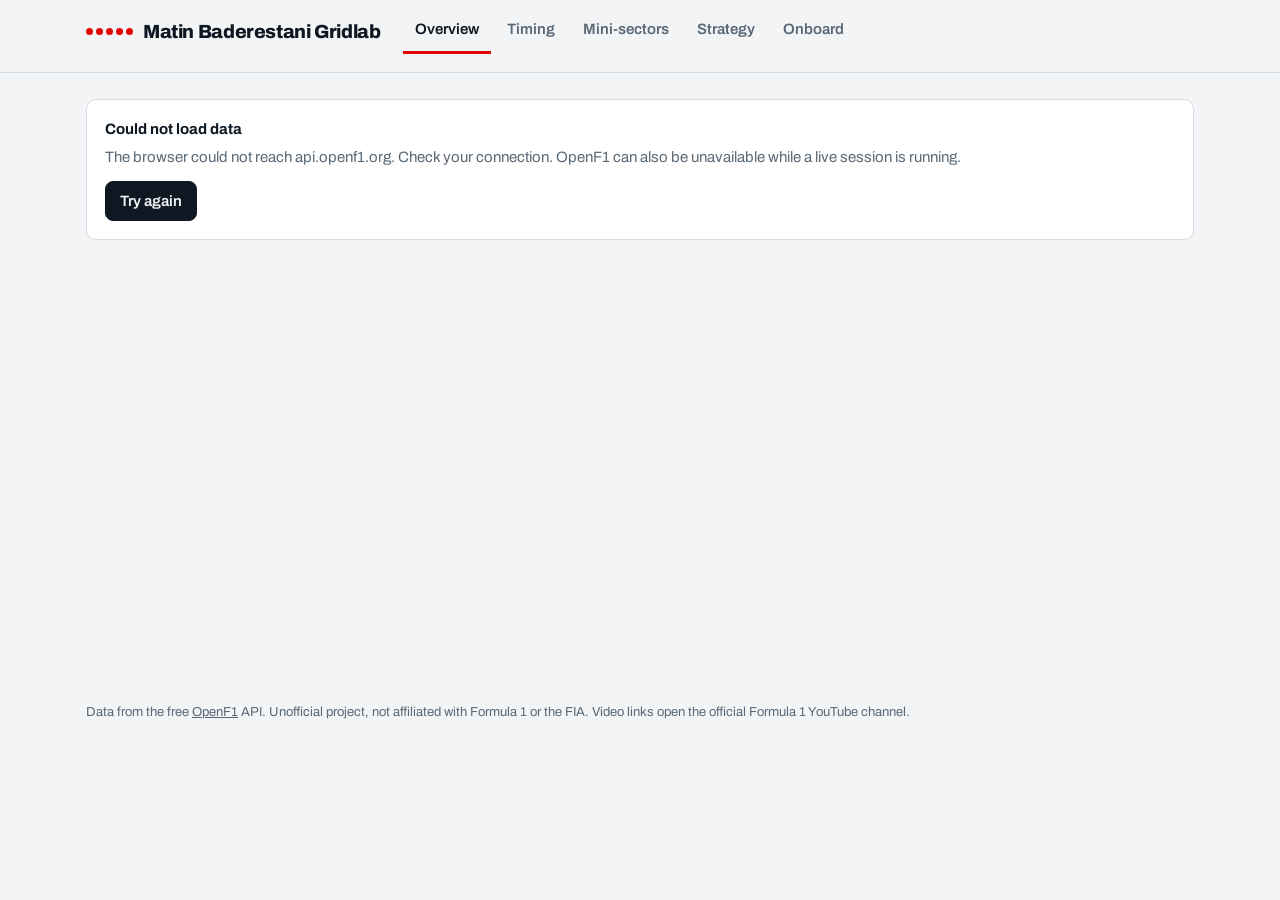
==== index.html @ 957c621f "Add files via upload a website made for f1 lovers" ====
<!doctype html>
<html lang="en">
<head>
<meta charset="utf-8">
<meta name="viewport" content="width=device-width, initial-scale=1, viewport-fit=cover">
<title>Overview · Matin Baderestani Gridlab</title>
<meta name="description" content="Free F1 race analysis: timing, mini-sectors, tyre strategy and onboard telemetry replays for the last five races.">
<link rel="icon" href="data:image/svg+xml,%3Csvg xmlns='http://www.w3.org/2000/svg' viewBox='0 0 100 100'%3E%3Ctext y='.9em' font-size='90'%3E%F0%9F%8F%81%3C/text%3E%3C/svg%3E">
<link href="https://fonts.googleapis.com/css2?family=Archivo:wght@400;500;600;700;800&family=IBM+Plex+Mono:wght@400;500;600&display=swap" rel="stylesheet">
<link rel="stylesheet" href="style.css">
</head>
<body data-page="overview">
<header class="site" id="hdr"></header>
<main class="page" id="app"><noscript>This site needs JavaScript to load race data.</noscript></main>
<footer>Data from the free <a href="https://openf1.org" target="_blank" rel="noopener">OpenF1</a> API. Unofficial project, not affiliated with Formula 1 or the FIA. Video links open the official Formula 1 YouTube channel.</footer>
<script src="app.js"></script>
<script src="pages.js"></script>
</body>
</html>
---- style.css ----
:root{
  color-scheme:light dark;
  --bg:#F2F4F6;--panel:#FFFFFF;--panel2:#E9EDF1;--line:#D5DCE3;--ink:#0E1822;--muted:#5A6977;
  --purple:#8A3FFC;--green:#10A152;--yellow:#C79400;--red:#E10600;--blue:#2D6BEA;
  --ui:'Archivo','Helvetica Neue',Arial,sans-serif;
  --mono:'IBM Plex Mono',ui-monospace,Menlo,Consolas,monospace;
}
@media (prefers-color-scheme:dark){
  :root{--bg:#0D1217;--panel:#141A21;--panel2:#1A222B;--line:#26303A;--ink:#E8EDF2;--muted:#8B99A7;
    --purple:#B07DFF;--green:#34D17F;--yellow:#F5C518;--blue:#6E9CFF}
}
*{box-sizing:border-box}
html{scroll-padding-top:130px}
body{margin:0;background:var(--bg);color:var(--ink);font:15px/1.5 var(--ui);-webkit-font-smoothing:antialiased}
a{color:inherit}
button,select,input{font:inherit;color:inherit}
.num,.mono{font-family:var(--mono);font-variant-numeric:tabular-nums}
.muted{color:var(--muted)}
h1{font-size:clamp(30px,6vw,46px);line-height:1.05;margin:0;font-weight:800;letter-spacing:-.02em}
h2{font-size:21px;margin:0 0 4px;font-weight:700;letter-spacing:-.01em}
h3{font-size:15px;margin:0 0 8px;font-weight:700}
.lede{color:var(--muted);margin:8px 0 0;max-width:68ch}

/* header */
.site{position:sticky;top:0;z-index:20;background:var(--bg);border-bottom:1px solid var(--line)}
.bar{max-width:1140px;margin:0 auto;padding:10px 16px 0;display:flex;align-items:center;gap:22px}
.brand{display:flex;align-items:center;gap:10px;text-decoration:none;font-weight:800;font-size:19px;letter-spacing:-.02em;flex:none}
.lights{display:flex;gap:3px}
.lights i{width:7px;height:7px;border-radius:50%;background:var(--red);display:block}
.nav{display:flex;gap:4px;overflow-x:auto;scrollbar-width:none;flex:1}
.nav::-webkit-scrollbar{display:none}
.nav a{padding:8px 12px 10px;text-decoration:none;color:var(--muted);font-weight:600;white-space:nowrap;border-bottom:3px solid transparent}
.nav a:hover{color:var(--ink)}
.nav a.on{color:var(--ink);border-bottom-color:var(--red)}
.races{max-width:1140px;margin:0 auto;padding:8px 16px 10px;display:flex;gap:8px;overflow-x:auto;scrollbar-width:none}
.races::-webkit-scrollbar{display:none}
.race{flex:none;text-decoration:none;border:1px solid var(--line);border-radius:8px;padding:5px 12px;background:var(--panel);display:flex;flex-direction:column;line-height:1.25}
.race b{font-size:13.5px}
.race span{font-size:12px;color:var(--muted)}
.race.on{border-color:var(--ink)}
.race:hover{border-color:var(--muted)}

.page{max-width:1140px;margin:0 auto;padding:26px 16px 70px;min-height:70vh}
.block{margin-top:38px}
.block>p{margin:2px 0 14px;color:var(--muted)}
footer{max-width:1140px;margin:0 auto;padding:0 16px 40px;color:var(--muted);font-size:13px}

/* panels */
.panel{background:var(--panel);border:1px solid var(--line);border-radius:10px;padding:16px}
.grid2{display:grid;gap:14px;grid-template-columns:1fr}
@media (min-width:860px){.grid2{grid-template-columns:1fr 1fr}}
.stats{display:grid;gap:12px;grid-template-columns:repeat(auto-fit,minmax(230px,1fr));margin-top:22px}
.stat{background:var(--panel);border:1px solid var(--line);border-radius:10px;padding:14px 16px}
.stat small{display:block;color:var(--muted);font-size:13px}
.stat .v{font:600 28px/1.15 var(--mono);margin:4px 0 2px;font-variant-numeric:tabular-nums}
.stat .v.p{color:var(--purple)}
.stat .s{font-size:13.5px;color:var(--muted)}
.stat .s b{color:var(--ink)}
.links{display:flex;flex-wrap:wrap;gap:8px;margin-top:10px}
.lk{font-size:13px;font-weight:600;text-decoration:none;border:1px solid var(--line);border-radius:7px;padding:5px 10px;background:var(--panel2)}
.lk:hover{border-color:var(--muted)}

/* tables */
.scroll{overflow-x:auto;border:1px solid var(--line);border-radius:10px;background:var(--panel)}
.tbl{width:100%;border-collapse:collapse;font-size:14px;min-width:560px}
.tbl th{font-weight:600;font-size:12.5px;color:var(--muted);text-align:left;padding:10px 12px;border-bottom:1px solid var(--line);white-space:nowrap;background:var(--panel)}
.tbl th[data-k]{cursor:pointer}
.tbl th[data-k]:hover{color:var(--ink)}
.tbl td{padding:8px 12px;border-bottom:1px solid var(--line);white-space:nowrap}
.tbl tr:last-child td{border-bottom:0}
.tbl td.r,.tbl th.r{text-align:right}
.tbl td.n{font-family:var(--mono);font-variant-numeric:tabular-nums}
.tbl .pp{color:var(--purple);font-weight:600}
.tbl .gg{color:var(--green)}
.tbl .bad{color:var(--yellow)}
.tc{display:inline-block;width:4px;height:17px;border-radius:2px;background:var(--tc,#888);vertical-align:-3px;margin-right:8px}
.pill{display:inline-block;font:600 11px/1 var(--mono);padding:3px 6px;border-radius:5px;background:var(--purple);color:#fff;margin-left:6px;vertical-align:1px}
.pill.mute{background:var(--panel2);color:var(--muted)}
.pos{display:inline-block;min-width:22px;font-family:var(--mono);font-weight:600}

/* controls */
.controls{display:flex;flex-wrap:wrap;gap:12px 18px;align-items:end}
.controls label{display:flex;flex-direction:column;gap:4px;font-size:13px;color:var(--muted)}
select,.sel{background:var(--panel);border:1px solid var(--line);border-radius:8px;padding:8px 10px;min-width:150px;color:var(--ink)}
.btn{border:1px solid var(--ink);background:var(--ink);color:var(--bg);border-radius:8px;padding:8px 14px;font-weight:600;cursor:pointer}
.btn.ghost{background:transparent;color:var(--ink);border-color:var(--line)}
.btn.ghost:hover{border-color:var(--muted)}
.btn:focus-visible,select:focus-visible,.chip:focus-visible,a:focus-visible,input:focus-visible{outline:3px solid var(--blue);outline-offset:2px}
.btns{display:flex;gap:8px;flex-wrap:wrap}
.chips{display:flex;flex-wrap:wrap;gap:6px;margin:10px 0 4px}
.chip{display:inline-flex;align-items:center;gap:6px;border:1px solid var(--line);background:var(--panel);border-radius:99px;padding:4px 11px;cursor:pointer;font-size:13.5px;font-weight:600}
.chip .dot{width:9px;height:9px;border-radius:50%;background:var(--c)}
.chip[aria-pressed="true"]{border-color:var(--c);background:var(--panel2)}
.chip[aria-pressed="false"]{color:var(--muted)}
.check{display:inline-flex;gap:6px;align-items:center;font-size:13.5px;color:var(--muted);margin-left:8px}

/* charts */
.chart{position:relative}
.chart svg{display:block}
.chart .grid{stroke:var(--line);stroke-width:1}
.chart .tick{fill:var(--muted);font:11px var(--mono)}
.chart .guide{stroke:var(--muted);stroke-dasharray:3 3}
.tip{position:absolute;top:8px;pointer-events:none;background:var(--panel);border:1px solid var(--line);border-radius:8px;padding:7px 10px;font-size:12.5px;box-shadow:0 8px 28px rgba(0,0,0,.22);z-index:4;min-width:130px}
.tip b{display:block;margin-bottom:3px}
.tip div{display:flex;justify-content:space-between;gap:14px}
.tip i{display:inline-block;width:8px;height:8px;border-radius:50%;margin-right:6px}

/* mini sectors */
.strip{display:flex;flex-wrap:wrap;gap:10px 18px;margin-top:10px}
.sec{display:flex;flex-direction:column;gap:5px}
.segs{display:flex;gap:2px}
.segs i{display:block;width:15px;height:24px;border-radius:2px;background:var(--c)}
@media (max-width:520px){.segs i{width:11px;height:20px}}
.legend{display:flex;flex-wrap:wrap;gap:6px 16px;font-size:13px;color:var(--muted);margin-top:12px}
.legend i{display:inline-block;width:12px;height:12px;border-radius:3px;background:var(--c);margin-right:6px;vertical-align:-1px}
.lapcard{padding:14px 0;border-bottom:1px solid var(--line)}
.lapcard:last-of-type{border-bottom:0}
.who{display:flex;align-items:baseline;gap:10px;flex-wrap:wrap}
.big{font-size:26px;font-weight:600;margin-left:auto}
.delta{display:flex;gap:18px;flex-wrap:wrap;margin-top:12px;font-family:var(--mono);font-size:14px}
.map{width:100%;height:auto;display:block}
.map .base{fill:none;stroke:var(--line);stroke-width:11;stroke-linecap:round;stroke-linejoin:round}
.map .seg{fill:none;stroke-width:6;stroke-linecap:round;stroke-linejoin:round}
.map text{font:600 9px var(--ui);fill:var(--ink);paint-order:stroke;stroke:var(--panel);stroke-width:3px}
.bars{display:grid;gap:5px}
.brow{display:grid;grid-template-columns:70px 1fr 42px;align-items:center;gap:10px;font-size:13.5px}
.brow .tr{height:10px;background:var(--panel2);border-radius:5px;overflow:hidden}
.brow .tr i{display:block;height:100%;background:var(--purple);border-radius:5px}

/* strategy */
.srow{display:grid;grid-template-columns:62px 1fr;align-items:center;gap:10px;margin:5px 0}
.srow>b{font-size:13.5px}
.track{position:relative;height:24px;background:var(--panel2);border-radius:4px;overflow:hidden}
.stint{position:absolute;top:0;bottom:0;background:var(--c);border-right:2px solid var(--panel);color:#111;font:600 11px/24px var(--mono);text-align:center;overflow:hidden;white-space:nowrap}
.cdot{display:inline-flex;width:19px;height:19px;border-radius:50%;border:2.5px solid var(--c);font:700 10px/1 var(--ui);align-items:center;justify-content:center;vertical-align:-4px}

/* onboard */
.ob{display:grid;gap:14px;margin-top:16px}
@media (min-width:980px){.ob{grid-template-columns:1.25fr 1fr}}
.transport{display:flex;gap:10px;align-items:center;margin-top:10px;flex-wrap:wrap}
.transport input[type=range]{flex:1;min-width:140px;accent-color:var(--red)}
.read{display:grid;grid-template-columns:repeat(3,1fr);gap:10px;margin-bottom:12px}
.read div{background:var(--panel2);border-radius:8px;padding:8px 10px}
.read small{display:block;color:var(--muted);font-size:12px}
.read .v{font:600 26px/1.1 var(--mono)}
.meter{height:8px;background:var(--line);border-radius:4px;overflow:hidden;margin-top:6px}
.meter i{display:block;height:100%;width:0;background:var(--green)}
.meter.b i{background:var(--red)}
.trace{cursor:crosshair;touch-action:none}
.trace svg{display:block;width:100%}
.otlist{display:flex;flex-wrap:wrap;gap:8px}
.ot{border:1px solid var(--line);background:var(--panel);border-radius:8px;padding:7px 11px;cursor:pointer;text-align:left;font-size:13.5px}
.ot:hover{border-color:var(--ink)}
.ot b{font-family:var(--mono)}
.ot.lost{opacity:.7}

/* states */
.loading{padding:70px 0;text-align:center;color:var(--muted)}
.pulse{display:block;width:120px;height:4px;margin:0 auto 14px;border-radius:2px;background:linear-gradient(90deg,var(--line) 0 30%,var(--red) 30% 55%,var(--line) 55%);background-size:200% 100%;animation:sl 1.1s linear infinite}
@keyframes sl{from{background-position:100% 0}to{background-position:-100% 0}}
.note{color:var(--muted);padding:10px 0}
.note.err{border:1px solid var(--line);background:var(--panel);border-radius:10px;padding:18px;color:var(--ink)}
.note.err p{color:var(--muted);margin:6px 0 12px}
@media (prefers-reduced-motion:reduce){.pulse{animation:none}}
@media (max-width:700px){
  .bar{flex-wrap:wrap;gap:0 12px}
  .brand{font-size:17px;padding-bottom:2px}
  .nav{flex:1 1 100%}
}
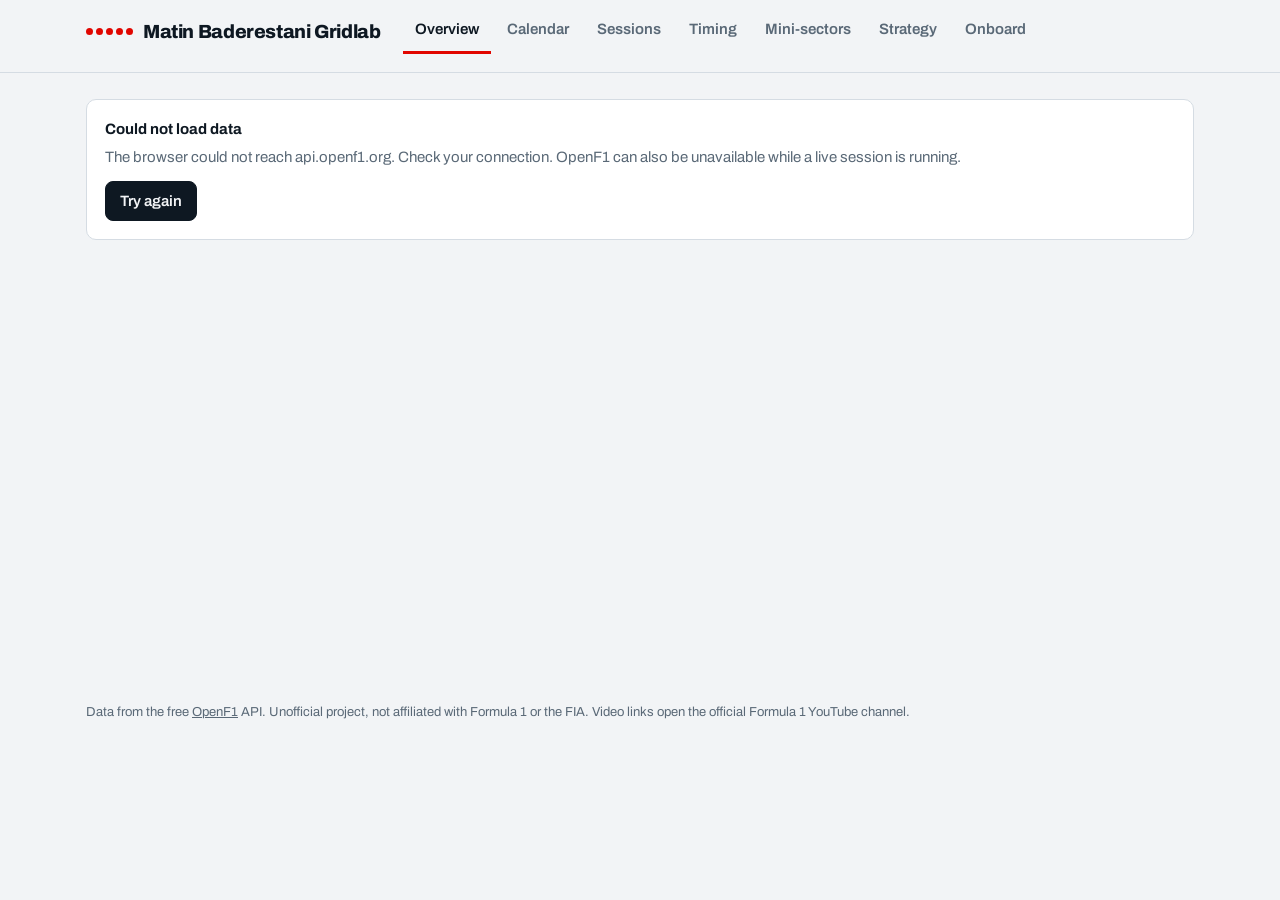
==== commit 964ed544: "Update index.html" ====
--- a/index.html
+++ b/index.html
@@ -1,6 +1,7 @@
 <!doctype html>
 <html lang="en">
 <head>
+<meta name="google-site-verification" content="Otd-ssJFzaZp3dsgfetBJoJmQ9_VcSWWd9amcEt1jQ4" />
 <meta charset="utf-8">
 <meta name="viewport" content="width=device-width, initial-scale=1, viewport-fit=cover">
 <title>Overview · Matin Baderestani Gridlab</title>
--- a/style.css
+++ b/style.css
@@ -167,3 +167,64 @@
   .brand{font-size:17px;padding-bottom:2px}
   .nav{flex:1 1 100%}
 }
+
+/* sessions table */
+.stabs{display:flex;gap:8px;overflow-x:auto;margin:18px 0 14px;padding-bottom:4px;scrollbar-width:none}
+.stabs::-webkit-scrollbar{display:none}
+.stab{flex:none;display:flex;flex-direction:column;align-items:flex-start;border:1px solid var(--line);background:var(--panel);border-radius:8px;padding:6px 14px;cursor:pointer;line-height:1.25;text-align:left}
+.stab b{font-size:14px}.stab span{font-size:12px;color:var(--muted)}
+.stab[aria-selected="true"]{border-color:var(--ink);box-shadow:inset 0 -3px 0 var(--red)}
+.tbl.sess{min-width:760px}
+.tbl.sess td{padding-top:7px;padding-bottom:7px}
+.hs{width:28px;height:28px;border-radius:50%;object-fit:cover;object-position:top;background:var(--panel2);vertical-align:middle;margin-right:8px}
+.acr{font-weight:700;letter-spacing:.01em}
+.tyres{display:flex;gap:6px;flex-wrap:wrap}
+.tyre{display:inline-flex;align-items:center;gap:6px;border:1px solid var(--line);border-radius:99px;padding:2px 10px 2px 3px;background:var(--panel2);font:600 12px var(--mono)}
+
+/* calendar */
+.prog{margin:22px 0 4px}
+.pl{display:flex;justify-content:space-between;font-size:13.5px;color:var(--muted);margin-bottom:7px}
+.pt{height:8px;background:var(--panel2);border-radius:4px;overflow:hidden}
+.pt i{display:block;height:100%;background:var(--red);border-radius:4px}
+.ncard{margin-top:26px;background:var(--panel);border:1px solid var(--line);border-top:5px solid var(--red);border-radius:12px;padding:22px}
+.ntop{display:flex;gap:12px;align-items:center;margin-bottom:12px}
+.badge{background:var(--red);color:#fff;font-weight:700;font-size:12.5px;border-radius:6px;padding:3px 9px}
+.nname{font-size:clamp(26px,5vw,36px);font-weight:800;letter-spacing:-.02em;margin:0 0 2px}
+.ngrid{display:grid;gap:26px;margin-top:20px;grid-template-columns:1fr}
+@media (min-width:900px){.ngrid{grid-template-columns:minmax(240px,1fr) minmax(260px,1fr) 1.2fr}}
+.slist{list-style:none;margin:0;padding:0;display:grid;gap:8px;align-content:start}
+.slist li{display:flex;justify-content:space-between;gap:12px;background:var(--panel2);border:1px solid var(--line);border-radius:8px;padding:10px 14px;font-size:14px}
+.slist li span{color:var(--muted);font-size:13px;font-family:var(--mono)}
+.slist li.race{border-color:var(--red)}
+.slist li.over{opacity:.5}
+.livepill{font-style:normal;background:var(--red);color:#fff;border-radius:5px;padding:1px 7px;font-weight:700;font-size:12px}
+.cdt{font-size:22px;font-weight:600;margin:0 0 10px}
+.cd{display:flex;gap:18px;margin-bottom:26px}
+.cd div{display:flex;flex-direction:column;align-items:flex-start;min-width:46px}
+.cd b{font:500 clamp(34px,6vw,46px)/1 var(--mono)}
+.cd div:last-child b{color:var(--muted);opacity:.6}
+.cd span{font-size:13px;color:var(--muted);margin-top:4px}
+.cmap{background:var(--panel2);border:1px solid var(--line);border-radius:10px;padding:10px;align-self:start}
+
+/* onboard additions */
+.col2{display:grid;gap:14px;align-content:start}
+.read div small+svg.aero{display:block}
+.aero{width:64px;height:28px;display:block;margin:2px 0}
+.aero .pl{fill:var(--muted)}.aero .ep{fill:var(--muted)}.aero .fl{fill:var(--green);transform-box:view-box}
+.lo-wrap{position:relative}
+.lo{position:absolute;left:0;right:0;height:26px;display:flex;align-items:center;gap:8px;padding:0 8px;border-radius:6px;font-size:13.5px;cursor:pointer;transition:transform .55s cubic-bezier(.3,.7,.2,1),background .3s;background:transparent}
+.lo:hover{background:var(--panel2)}
+.lo.me{background:var(--panel2);box-shadow:inset 3px 0 0 var(--ink)}
+.lo .p{width:22px;font:600 13px var(--mono);text-align:right}
+.lo .nm{flex:1;white-space:nowrap;overflow:hidden;text-overflow:ellipsis;font-size:12.5px}
+.lo .dl{font:600 11.5px var(--mono);min-width:30px;text-align:right}
+.lo.up{animation:upf 1.4s ease-out}
+.lo.dn{animation:dnf 1.4s ease-out}
+@keyframes upf{0%{background:color-mix(in srgb,var(--green) 40%,transparent)}100%{background:transparent}}
+@keyframes dnf{0%{background:color-mix(in srgb,var(--red) 35%,transparent)}100%{background:transparent}}
+.feed{display:grid;gap:5px;min-height:30px;font-size:13.5px}
+.fi{padding:5px 10px;background:var(--panel2);border-radius:6px;animation:fin .35s ease-out}
+.fi.mine{box-shadow:inset 3px 0 0 #ff9d00}
+@keyframes fin{from{opacity:0;transform:translateY(-4px)}to{opacity:1;transform:none}}
+.meter i{transition:none}
+@media (prefers-reduced-motion:reduce){.lo,.lo.up,.lo.dn,.fi{animation:none;transition:none}}
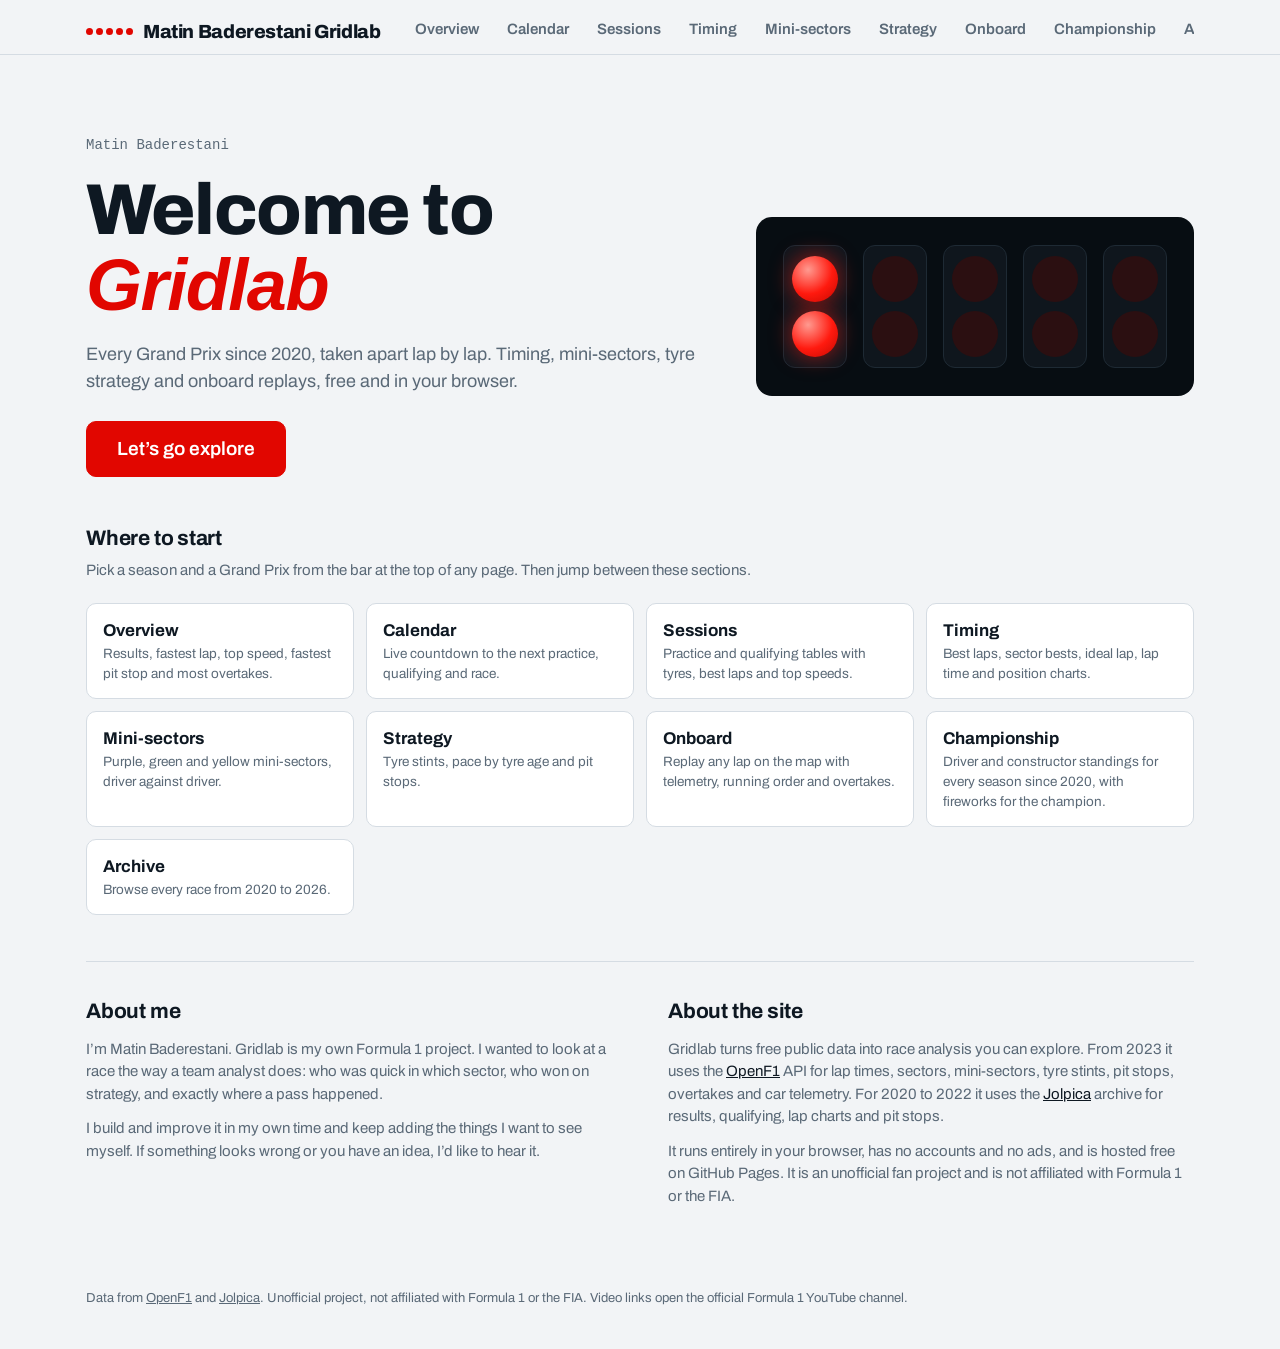
==== commit 53781069: "v3.0.3" ====
--- a/index.html
+++ b/index.html
@@ -1,19 +1,62 @@
 <!doctype html>
 <html lang="en">
 <head>
-<meta name="google-site-verification" content="Otd-ssJFzaZp3dsgfetBJoJmQ9_VcSWWd9amcEt1jQ4" />
 <meta charset="utf-8">
 <meta name="viewport" content="width=device-width, initial-scale=1, viewport-fit=cover">
-<title>Overview · Matin Baderestani Gridlab</title>
-<meta name="description" content="Free F1 race analysis: timing, mini-sectors, tyre strategy and onboard telemetry replays for the last five races.">
+<meta name="google-site-verification" content="Otd-ssJFzaZp3dsgfetBJoJmQ9_VcSWWd9amcEt1jQ4" />
+<title>Matin Baderestani Gridlab · Formula 1 race analysis</title>
+<meta name="description" content="Free Formula 1 race analysis since 2020: timing, mini-sectors, tyre strategy and onboard telemetry replays. By Matin Baderestani.">
 <link rel="icon" href="data:image/svg+xml,%3Csvg xmlns='http://www.w3.org/2000/svg' viewBox='0 0 100 100'%3E%3Ctext y='.9em' font-size='90'%3E%F0%9F%8F%81%3C/text%3E%3C/svg%3E">
 <link href="https://fonts.googleapis.com/css2?family=Archivo:wght@400;500;600;700;800&family=IBM+Plex+Mono:wght@400;500;600&display=swap" rel="stylesheet">
 <link rel="stylesheet" href="style.css">
 </head>
-<body data-page="overview">
+<body data-page="home">
 <header class="site" id="hdr"></header>
-<main class="page" id="app"><noscript>This site needs JavaScript to load race data.</noscript></main>
-<footer>Data from the free <a href="https://openf1.org" target="_blank" rel="noopener">OpenF1</a> API. Unofficial project, not affiliated with Formula 1 or the FIA. Video links open the official Formula 1 YouTube channel.</footer>
+<main class="page" id="app">
+
+  <section class="welcome" aria-labelledby="welcome">
+    <div>
+      <p class="by">Matin Baderestani</p>
+      <h1 id="welcome">Welcome to <em>Gridlab</em></h1>
+      <p class="lede">Every Grand Prix since 2020, taken apart lap by lap. Timing, mini-sectors, tyre strategy and onboard replays, free and in your browser.</p>
+      <a class="btn big" href="overview.html">Let’s go explore</a>
+    </div>
+    <div class="gcard" aria-hidden="true">
+      <div class="col"><i></i><i></i></div><div class="col"><i></i><i></i></div><div class="col"><i></i><i></i></div><div class="col"><i></i><i></i></div><div class="col"><i></i><i></i></div>
+    </div>
+  </section>
+
+  <section class="block">
+    <h2>Where to start</h2>
+    <p>Pick a season and a Grand Prix from the bar at the top of any page. Then jump between these sections.</p>
+    <div class="stats menu">
+      <a class="stat" href="overview.html"><b>Overview</b><div class="s">Results, fastest lap, top speed, fastest pit stop and most overtakes.</div></a>
+      <a class="stat" href="calendar.html"><b>Calendar</b><div class="s">Live countdown to the next practice, qualifying and race.</div></a>
+      <a class="stat" href="sessions.html"><b>Sessions</b><div class="s">Practice and qualifying tables with tyres, best laps and top speeds.</div></a>
+      <a class="stat" href="timing.html"><b>Timing</b><div class="s">Best laps, sector bests, ideal lap, lap time and position charts.</div></a>
+      <a class="stat" href="sectors.html"><b>Mini-sectors</b><div class="s">Purple, green and yellow mini-sectors, driver against driver.</div></a>
+      <a class="stat" href="strategy.html"><b>Strategy</b><div class="s">Tyre stints, pace by tyre age and pit stops.</div></a>
+      <a class="stat" href="onboard.html"><b>Onboard</b><div class="s">Replay any lap on the map with telemetry, running order and overtakes.</div></a>
+      <a class="stat" href="championship.html"><b>Championship</b><div class="s">Driver and constructor standings for every season since 2020, with fireworks for the champion.</div></a>
+      <a class="stat" href="archive.html"><b>Archive</b><div class="s">Browse every race from 2020 to <span id="yr">now</span>.</div></a>
+    </div>
+  </section>
+
+  <section class="about" aria-labelledby="about-h">
+    <div>
+      <h2 id="about-h">About me</h2>
+      <p>I’m Matin Baderestani. Gridlab is my own Formula 1 project. I wanted to look at a race the way a team analyst does: who was quick in which sector, who won on strategy, and exactly where a pass happened.</p>
+      <p>I build and improve it in my own time and keep adding the things I want to see myself. If something looks wrong or you have an idea, I’d like to hear it.</p>
+    </div>
+    <div>
+      <h2>About the site</h2>
+      <p>Gridlab turns free public data into race analysis you can explore. From 2023 it uses the <a href="https://openf1.org" target="_blank" rel="noopener">OpenF1</a> API for lap times, sectors, mini-sectors, tyre stints, pit stops, overtakes and car telemetry. For 2020 to 2022 it uses the <a href="https://api.jolpi.ca" target="_blank" rel="noopener">Jolpica</a> archive for results, qualifying, lap charts and pit stops.</p>
+      <p>It runs entirely in your browser, has no accounts and no ads, and is hosted free on GitHub Pages. It is an unofficial fan project and is not affiliated with Formula 1 or the FIA.</p>
+    </div>
+  </section>
+
+</main>
+<footer>Data from <a href="https://openf1.org" target="_blank" rel="noopener">OpenF1</a> and <a href="https://api.jolpi.ca" target="_blank" rel="noopener">Jolpica</a>. Unofficial project, not affiliated with Formula 1 or the FIA. Video links open the official Formula 1 YouTube channel.</footer>
 <script src="app.js"></script>
 <script src="pages.js"></script>
 </body>
--- a/style.css
+++ b/style.css
@@ -228,3 +228,91 @@
 @keyframes fin{from{opacity:0;transform:translateY(-4px)}to{opacity:1;transform:none}}
 .meter i{transition:none}
 @media (prefers-reduced-motion:reduce){.lo,.lo.up,.lo.dn,.fi{animation:none;transition:none}}
+
+.views{margin:12px 0 0}.views b{color:var(--ink);font-size:14px}
+
+/* landing page */
+a.btn{text-decoration:none;display:inline-block}
+.btn.big{font-size:19px;padding:13px 30px;border-radius:10px;background:var(--red);border-color:var(--red);color:#fff}
+.btn.big:hover{filter:brightness(1.08)}
+.welcome{display:grid;gap:30px;align-items:center;padding:34px 0 8px}
+@media (min-width:820px){.welcome{grid-template-columns:1.4fr 1fr;gap:56px;padding-top:56px}}
+.welcome h1{font-size:clamp(40px,8vw,72px)}
+.welcome h1 em{font-style:italic;color:var(--red)}
+.welcome .lede{font-size:18px;margin:16px 0 26px}
+.by{margin:0 0 20px;font:500 14px var(--mono);color:var(--muted)}
+.gcard{background:#070D12;border-radius:16px;padding:28px 18px;display:flex;justify-content:center;gap:clamp(8px,2.5vw,16px)}
+.gcard .col{display:flex;flex-direction:column;gap:9px;background:#0f161d;border:1px solid #1e2a34;border-radius:12px;padding:10px 8px}
+.gcard .col i{display:block;width:clamp(28px,7vw,46px);aspect-ratio:1;border-radius:50%;background:#2B0F11;transition:background .12s,box-shadow .12s}
+.gcard .col.on i{background:radial-gradient(circle at 35% 30%,#ff9a90,#ff1a0f 55%,#c40800);box-shadow:0 0 22px #ff1a0f99}
+.menu .stat{text-decoration:none}
+.menu .stat:hover{border-color:var(--ink)}
+.menu .stat b{font-size:17px}
+.about{display:grid;gap:30px;margin-top:46px;padding-top:34px;border-top:1px solid var(--line)}
+@media (min-width:820px){.about{grid-template-columns:1fr 1fr;gap:56px}}
+.about h2{margin-bottom:10px}
+.about p{color:var(--muted);margin:0 0 12px;max-width:60ch}
+.about a{color:var(--ink)}
+@media (prefers-reduced-motion:reduce){.gcard .col i{transition:none}}
+
+/* archive */
+.gplist{display:grid;gap:14px;grid-template-columns:repeat(auto-fill,minmax(280px,1fr))}
+.gp{background:var(--panel);border:1px solid var(--line);border-radius:12px;padding:16px;display:flex;flex-direction:column;gap:4px}
+.gp:hover{border-color:var(--muted)}
+.gp h3{font-size:18px;margin:6px 0 0}
+.gp p{margin:0}
+.gph{display:flex;justify-content:space-between;font-size:13px}
+.rd{font-weight:600;color:var(--red)}
+.win{margin-top:8px!important;font-size:14px}
+.gp .links{margin-top:auto;padding-top:14px}
+.lk.main{background:var(--ink);color:var(--bg);border-color:var(--ink)}
+.race.more{border-style:dashed}
+input.sel{min-width:260px}
+
+/* header picker */
+.races{align-items:flex-end}
+.pick{display:flex;flex-direction:column;font-size:11.5px;color:var(--muted);flex:none;gap:1px}
+.pick select{min-width:0;padding:4px 8px;font-size:13.5px;border-radius:7px}
+#pkG{min-width:210px}
+.psep{width:1px;align-self:stretch;background:var(--line);margin:0 4px;flex:none}
+.races .lbl{align-self:center;font-size:12px;color:var(--muted);flex:none}
+.races .links{margin:0}
+
+/* header: selects stay put, the race bar scrolls */
+.races{overflow:visible;scrollbar-width:auto;gap:14px;align-items:flex-end}
+.pickrow{display:flex;gap:10px;flex:none;align-items:flex-end}
+.chiprow{display:flex;gap:8px;flex:1;min-width:0;overflow-x:auto;padding-bottom:6px;scrollbar-width:thin;scroll-behavior:smooth}
+.chiprow::-webkit-scrollbar{display:block;height:6px}
+.chiprow::-webkit-scrollbar-thumb{background:var(--line);border-radius:3px}
+.race.off{opacity:.45;cursor:default;border-style:dashed}
+.race.wk{border-color:var(--red)}
+.race.wk b::after{content:"";display:inline-block;width:7px;height:7px;border-radius:50%;background:var(--red);margin-left:6px}
+@media (max-width:760px){.site{position:static}.races{flex-wrap:wrap;gap:8px}.chiprow{flex:1 1 100%}}
+
+/* views */
+.views{display:flex;flex-wrap:wrap;gap:6px 22px;margin:14px 0 0}
+.views b{color:var(--ink);font-size:14px}
+.vm{margin-top:8px}
+.vm summary{cursor:pointer;color:var(--muted)}
+.vml{display:grid;gap:4px;max-width:320px;margin-top:8px}
+.vml div{display:flex;justify-content:space-between}
+
+/* championship */
+.champ{position:relative;background:#070D12;color:#F2F5F7;border-radius:16px;padding:26px 14px 24px;overflow:hidden;margin-top:18px}
+.fw{position:absolute;inset:0;width:100%;height:100%;pointer-events:none;z-index:2}
+.podium{position:relative;z-index:1;display:grid;grid-template-columns:1fr 1.4fr 1fr;gap:10px;align-items:end;max-width:780px;margin:0 auto}
+.pc{display:flex;flex-direction:column;align-items:center;text-align:center;gap:3px;min-width:0}
+.pc .ph{border-radius:50%;background:#16202a center/cover no-repeat;border:3px solid var(--tc,#555);display:flex;align-items:center;justify-content:center;font:700 18px var(--mono);color:#6d7f8d;overflow:hidden}
+.pc.p1 .ph{width:clamp(140px,34vw,230px);aspect-ratio:1;border-width:5px;box-shadow:0 0 40px color-mix(in srgb,var(--tc,#555) 55%,transparent)}
+.pc.p2 .ph,.pc.p3 .ph{width:clamp(84px,20vw,136px);aspect-ratio:1}
+.pc .ph.tb{border-radius:22px;background:var(--tc);color:#06101a;font-weight:800;font-size:clamp(20px,5vw,34px)}
+.pc .ph[style*="url"] .ini{display:none}
+.pc .nm{font-weight:700;font-size:clamp(14px,2.8vw,17px);line-height:1.2;margin-top:6px}
+.pc.p1 .nm{font-size:clamp(20px,4vw,30px)}
+.pc .tm{color:#9fb0bc;font-size:13px}
+.pc .pts{font-weight:600;font-size:clamp(20px,4vw,26px)}
+.pc.p1 .pts{font-size:clamp(34px,7vw,54px);line-height:1.05}
+.pc .pts small{font-size:.38em;color:#9fb0bc}
+.pos2{font:600 13px var(--mono);color:#9fb0bc}
+.crown{background:#f5c518;color:#2b2200;font-weight:800;font-size:13px;border-radius:99px;padding:3px 12px;margin-bottom:8px}
+.celebrate{position:relative;z-index:3;display:block;margin:20px auto 0;color:#F2F5F7;border-color:#3a4854}
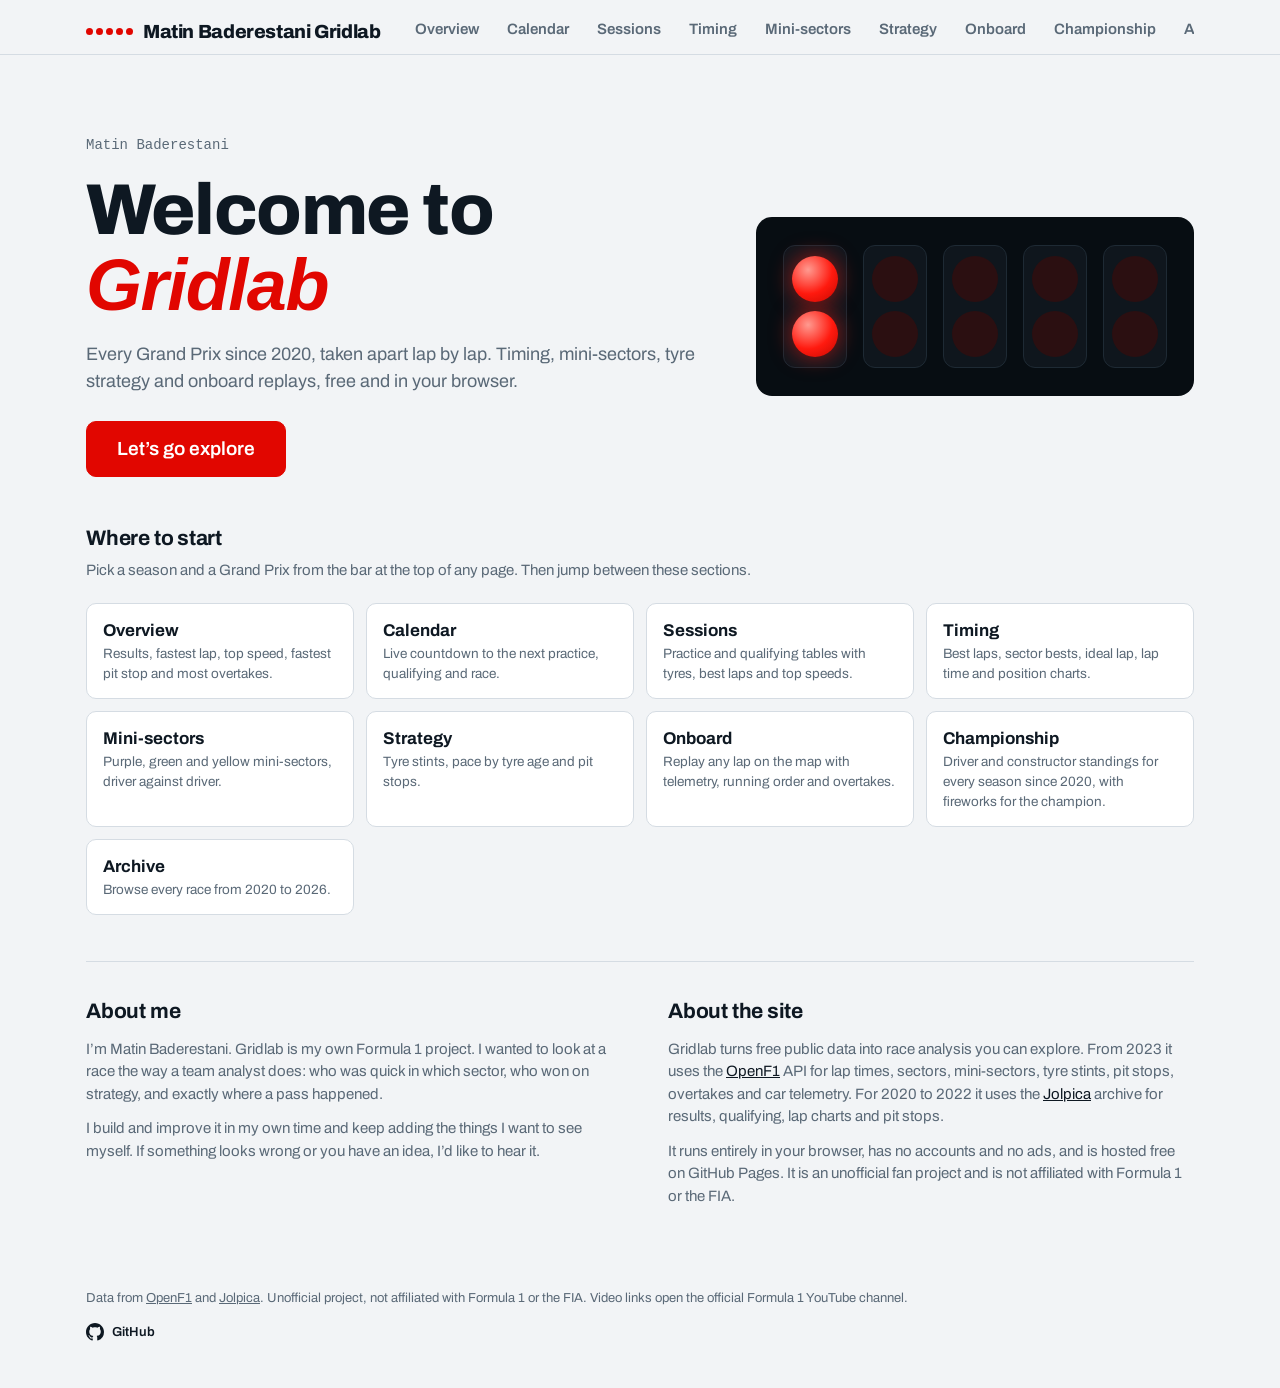
==== commit 15b00457: "index.html" ====
--- a/index.html
+++ b/index.html
@@ -5,6 +5,7 @@
 <meta name="viewport" content="width=device-width, initial-scale=1, viewport-fit=cover">
 <meta name="google-site-verification" content="Otd-ssJFzaZp3dsgfetBJoJmQ9_VcSWWd9amcEt1jQ4" />
 <title>Matin Baderestani Gridlab · Formula 1 race analysis</title>
+<script defer src="https://cloud.umami.is/script.js" data-website-id="7eeb3953-8c80-4c19-a173-4cdd2a9e3116"></script>
 <meta name="description" content="Free Formula 1 race analysis since 2020: timing, mini-sectors, tyre strategy and onboard telemetry replays. By Matin Baderestani.">
 <link rel="icon" href="data:image/svg+xml,%3Csvg xmlns='http://www.w3.org/2000/svg' viewBox='0 0 100 100'%3E%3Ctext y='.9em' font-size='90'%3E%F0%9F%8F%81%3C/text%3E%3C/svg%3E">
 <link href="https://fonts.googleapis.com/css2?family=Archivo:wght@400;500;600;700;800&family=IBM+Plex+Mono:wght@400;500;600&display=swap" rel="stylesheet">
